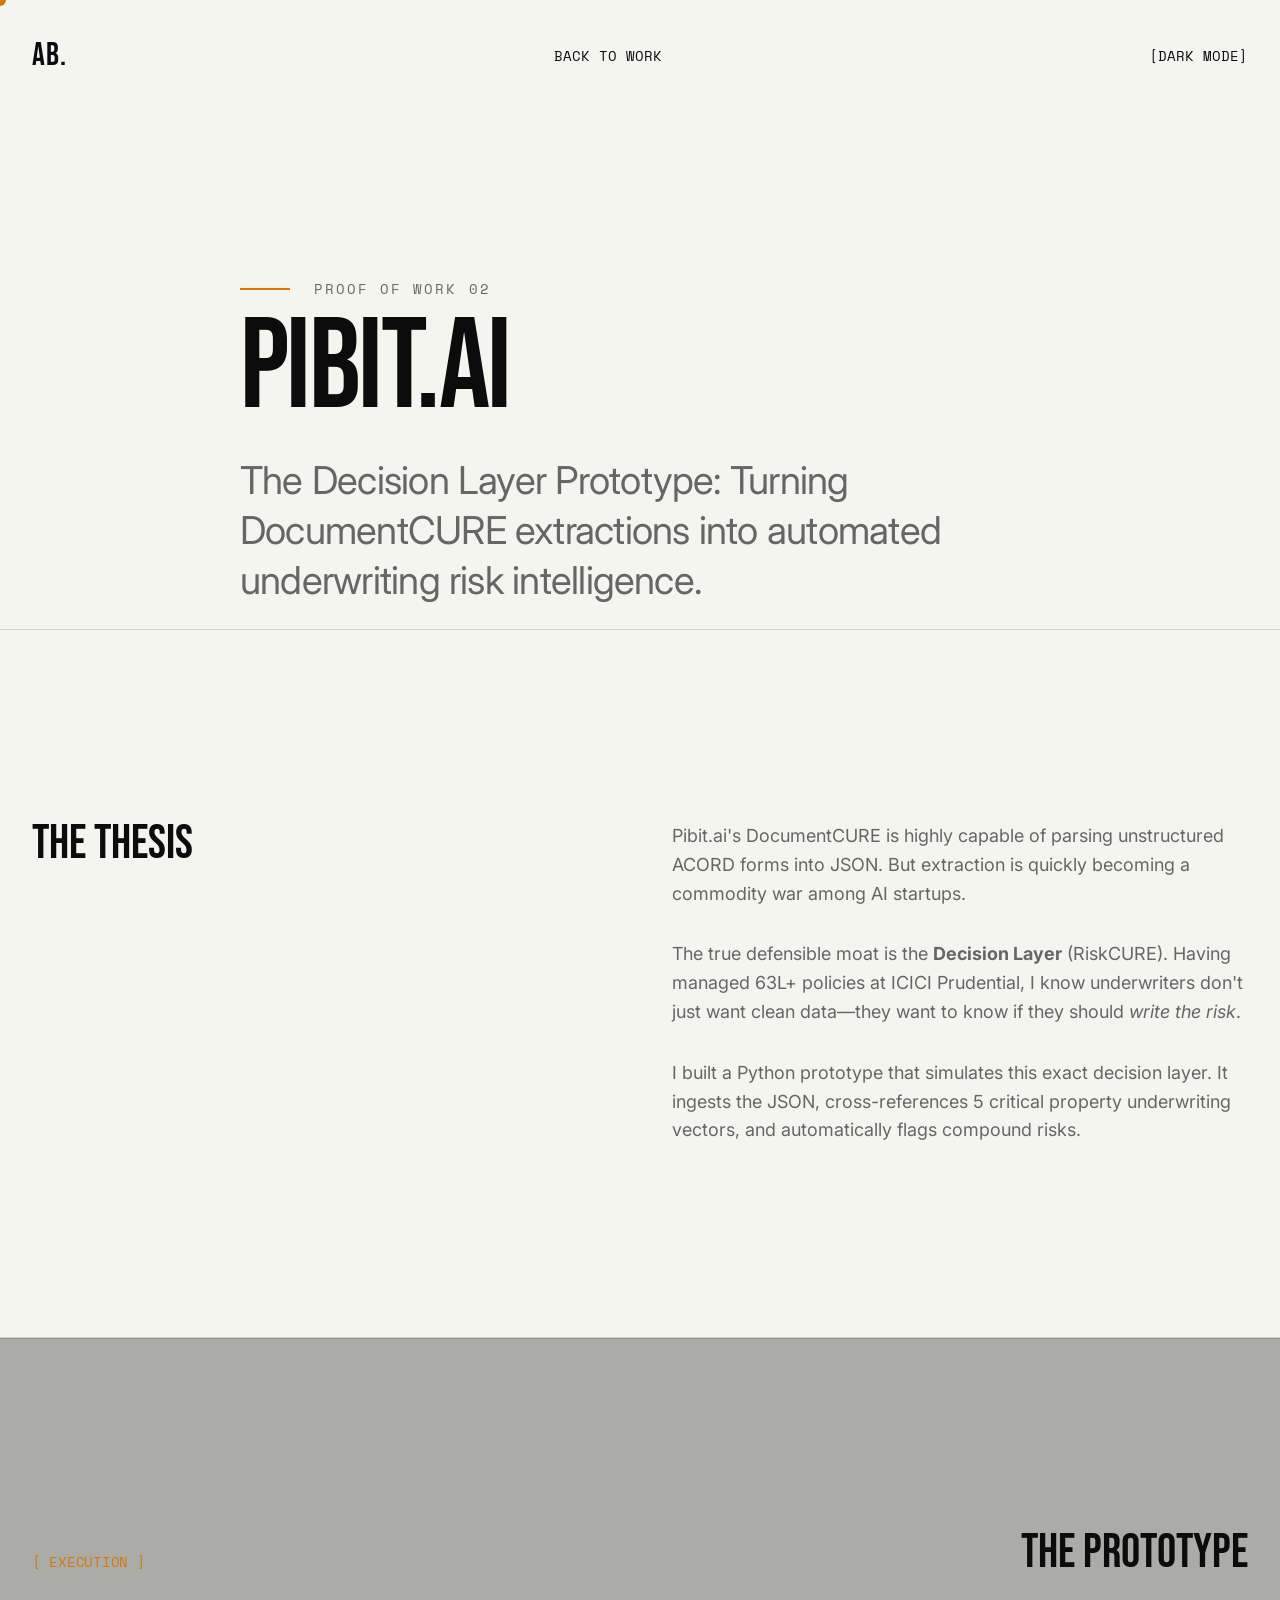
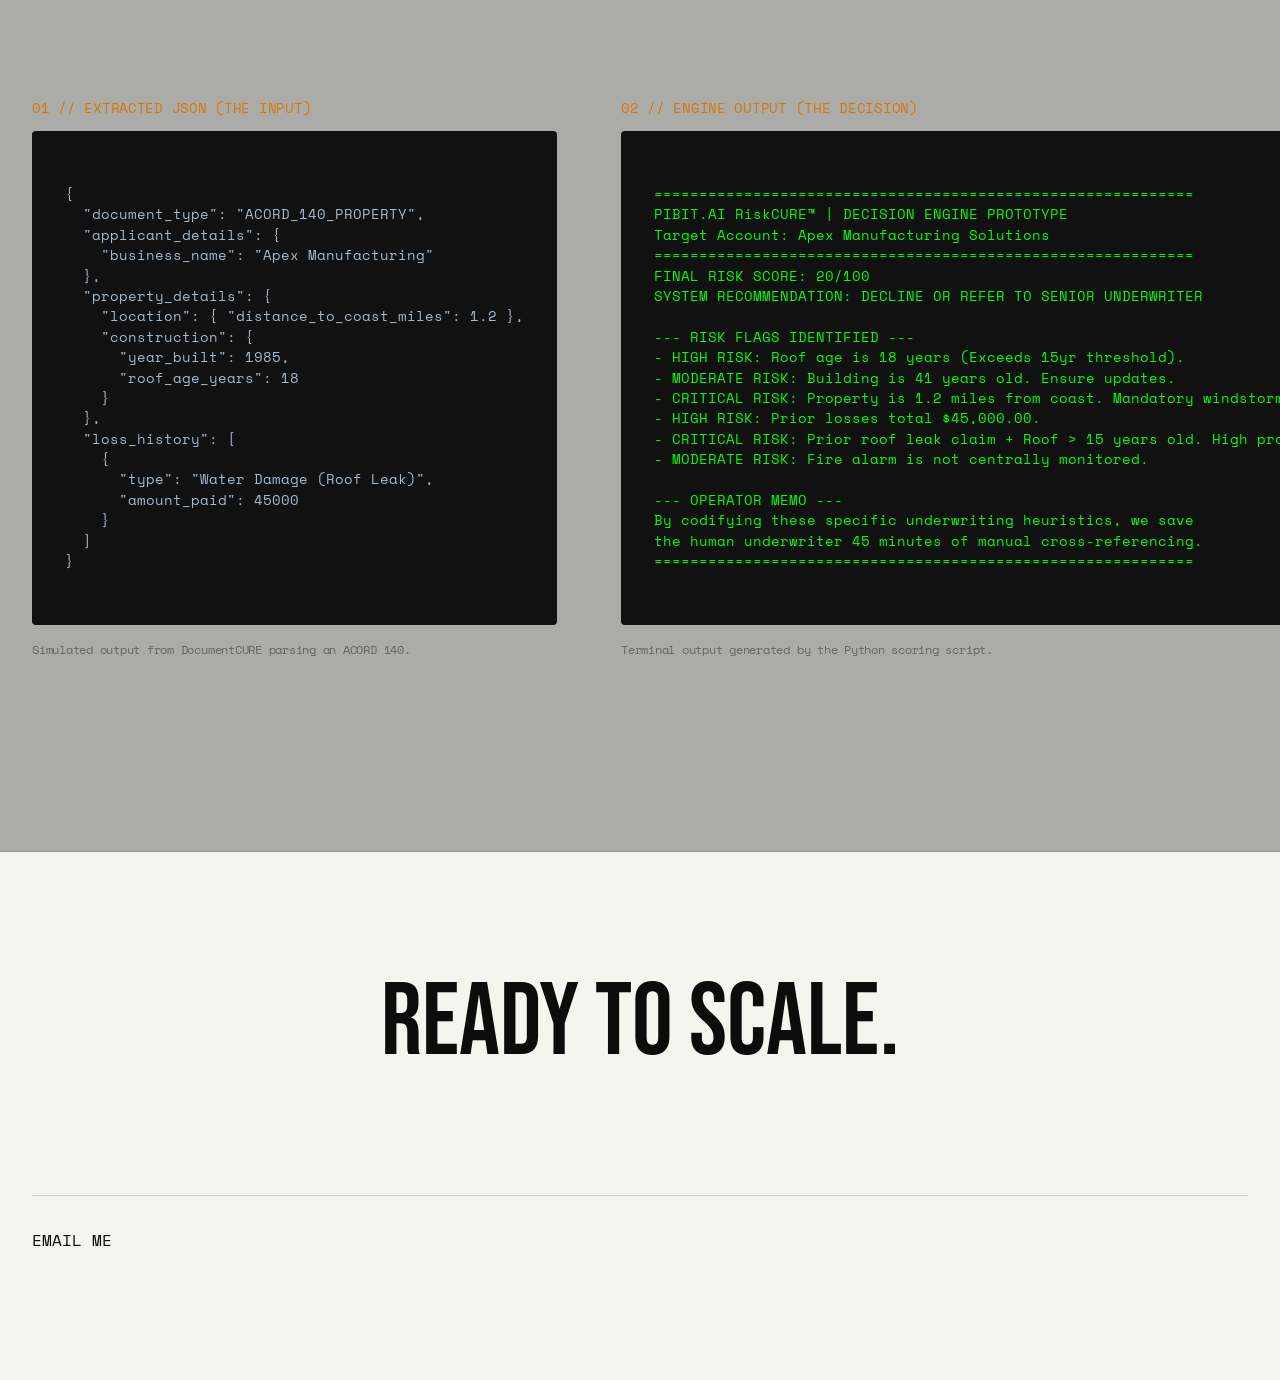
==== pibit.html @ 3053c2a2 "Add Pibit Decision Engine Prototype" ====
<!DOCTYPE html>
<html lang="en" data-theme="dark">
<head>
  <meta charset="UTF-8">
  <meta name="viewport" content="width=device-width, initial-scale=1.0">
  <title>Pibit.ai | Decision Layer Prototype</title>
  <meta name="description" content="Strategic teardown and Python prototype for Pibit.ai RiskCURE.">
  <link rel="stylesheet" href="style.css">
  <style>
    .code-block {
      background-color: #111;
      padding: var(--space-md);
      border-radius: 4px;
      border: 1px solid var(--border-color);
      overflow-x: auto;
      font-family: var(--font-mono);
      font-size: 0.85rem;
      color: #00ff00; /* Terminal green for terminal output */
      white-space: pre;
    }
    .json-block {
      color: #a3b8cc; /* Soft blue for JSON */
    }
  </style>
</head>
<body>
  <!-- Custom Cursor -->
  <div class="cursor"></div>

  <!-- Navigation -->
  <nav class="nav">
    <div class="container nav__inner">
      <a href="index.html" class="nav__brand magnetic">AB.</a>
      <div class="nav__links hide-mobile">
        <a href="index.html#work" class="nav__link magnetic">Back to Work</a>
      </div>
      <button id="theme-toggle" class="theme-toggle magnetic">[LIGHT MODE]</button>
    </div>
  </nav>

  <!-- Hero Section -->
  <header class="hero" style="min-height: 70vh; padding-bottom: 0;">
    <div class="container" style="display: flex; flex-direction: column; justify-content: center; padding-top: var(--space-xl);">
      <div class="reveal" style="display: flex; align-items: center; gap: 1.5rem; margin-bottom: 1rem;">
        <div style="width: 50px; height: 2px; background-color: var(--accent);"></div>
        <p class="mono" style="text-transform: uppercase; letter-spacing: 0.15em; color: var(--text-secondary); font-size: 0.85rem;">Proof of Work 02</p>
      </div>
      <h1 class="hero__title reveal delay-1 parallax" data-speed="0.1" style="font-size: clamp(3rem, 10vw, 10rem); line-height: 0.85; margin-bottom: var(--space-md);">PIBIT.AI</h1>
      <p class="body-large reveal delay-2 parallax" data-speed="0.05" style="max-width: 800px; color: var(--text-secondary);">The Decision Layer Prototype: Turning DocumentCURE extractions into automated underwriting risk intelligence.</p>
    </div>
  </header>

  <!-- Strategy Section -->
  <section class="section">
    <div class="container">
      <div class="grid-2">
        <div class="reveal">
          <h2 class="section-title" style="font-size: 3rem;">THE THESIS</h2>
        </div>
        <div class="reveal delay-1">
          <p class="body-normal" style="margin-bottom: var(--space-md);">Pibit.ai's DocumentCURE is highly capable of parsing unstructured ACORD forms into JSON. But extraction is quickly becoming a commodity war among AI startups.</p>
          <p class="body-normal" style="margin-bottom: var(--space-md);">The true defensible moat is the <strong>Decision Layer</strong> (RiskCURE). Having managed 63L+ policies at ICICI Prudential, I know underwriters don't just want clean data—they want to know if they should <em>write the risk</em>.</p>
          <p class="body-normal">I built a Python prototype that simulates this exact decision layer. It ingests the JSON, cross-references 5 critical property underwriting vectors, and automatically flags compound risks.</p>
        </div>
      </div>
    </div>
  </section>

  <!-- Code Section -->
  <section class="section" style="background-color: rgba(0,0,0,0.3); border-top: 1px solid var(--border-color);">
    <div class="container">
      <div class="section-header reveal">
        <span class="mono section-number">[ EXECUTION ]</span>
        <h2 class="section-title" style="font-size: 3rem;">THE PROTOTYPE</h2>
      </div>
      
      <div class="grid-2">
        <!-- Input JSON -->
        <div class="reveal">
          <h4 class="mono" style="margin-bottom: 1rem; color: var(--accent);">01 // Extracted JSON (The Input)</h4>
          <div class="code-block json-block">
{
  "document_type": "ACORD_140_PROPERTY",
  "applicant_details": {
    "business_name": "Apex Manufacturing"
  },
  "property_details": {
    "location": { "distance_to_coast_miles": 1.2 },
    "construction": {
      "year_built": 1985,
      "roof_age_years": 18
    }
  },
  "loss_history": [
    {
      "type": "Water Damage (Roof Leak)",
      "amount_paid": 45000
    }
  ]
}
          </div>
          <p class="mono" style="margin-top: 1rem; color: var(--text-secondary); font-size: 0.75rem;">Simulated output from DocumentCURE parsing an ACORD 140.</p>
        </div>

        <!-- Output Terminal -->
        <div class="reveal delay-1">
          <h4 class="mono" style="margin-bottom: 1rem; color: var(--accent);">02 // Engine Output (The Decision)</h4>
          <div class="code-block">
============================================================
PIBIT.AI RiskCURE™ | DECISION ENGINE PROTOTYPE
Target Account: Apex Manufacturing Solutions
============================================================
FINAL RISK SCORE: 20/100
SYSTEM RECOMMENDATION: DECLINE OR REFER TO SENIOR UNDERWRITER

--- RISK FLAGS IDENTIFIED ---
- HIGH RISK: Roof age is 18 years (Exceeds 15yr threshold).
- MODERATE RISK: Building is 41 years old. Ensure updates.
- CRITICAL RISK: Property is 1.2 miles from coast. Mandatory windstorm exclusion required.
- HIGH RISK: Prior losses total $45,000.00.
- CRITICAL RISK: Prior roof leak claim + Roof > 15 years old. High probability of recurring loss.
- MODERATE RISK: Fire alarm is not centrally monitored.

--- OPERATOR MEMO ---
By codifying these specific underwriting heuristics, we save 
the human underwriter 45 minutes of manual cross-referencing.
============================================================
          </div>
          <p class="mono" style="margin-top: 1rem; color: var(--text-secondary); font-size: 0.75rem;">Terminal output generated by the Python scoring script.</p>
        </div>
      </div>
    </div>
  </section>

  <!-- Footer -->
  <footer class="footer">
    <div class="container">
      <div class="reveal">
        <h2 class="footer-huge" style="font-size: clamp(3rem, 8vw, 8rem);">READY TO SCALE.</h2>
      </div>
      <div class="footer-links reveal delay-1">
        <div>
          <a href="mailto:ashutosh.bhandekar.pro@gmail.com" class="footer-link magnetic">Email Me</a>
        </div>
      </div>
    </div>
  </footer>

  <script src="script.js"></script>
</body>
</html>
---- style.css ----
@import url('https://fonts.googleapis.com/css2?family=Bebas+Neue&family=Inter:wght@400;500;600&family=Space+Mono:ital,wght@0,400;0,700;1,400&display=swap');

:root {
  /* Colors */
  --bg-color: #0c0c0c;
  --text-primary: #f5f5f0;
  --text-secondary: #888888;
  --accent: #f59e0b; /* Amber gold */
  --border-color: rgba(245, 245, 240, 0.15);
  
  /* Typography */
  --font-display: 'Bebas Neue', sans-serif;
  --font-body: 'Inter', -apple-system, sans-serif;
  --font-mono: 'Space Mono', monospace;
  
  /* Spacing */
  --space-sm: 1rem;
  --space-md: 2rem;
  --space-lg: 4rem;
  --space-xl: 8rem;
  --space-xxl: 12rem;
  
  /* Transitions */
  --ease-out: cubic-bezier(0.16, 1, 0.3, 1);
  --duration-normal: 0.6s;
  --duration-slow: 1.2s;
}

/* Light mode overrides - toggled via JS */
[data-theme="light"] {
  --bg-color: #f5f5f0;
  --text-primary: #0c0c0c;
  --text-secondary: #666666;
  --border-color: rgba(12, 12, 12, 0.15);
  --accent: #d97706;
}

* {
  margin: 0;
  padding: 0;
  box-sizing: border-box;
}

html {
  font-size: 16px;
  scroll-behavior: smooth;
}

body {
  background-color: var(--bg-color);
  color: var(--text-primary);
  font-family: var(--font-body);
  line-height: 1.5;
  -webkit-font-smoothing: antialiased;
  transition: background-color 0.4s ease, color 0.4s ease;
  overflow-x: hidden;
}

a {
  color: inherit;
  text-decoration: none;
}

/* --- Typography --- */
h1, h2, h3, h4 {
  font-family: var(--font-display);
  font-weight: 400;
  line-height: 0.9;
  text-transform: uppercase;
}

.mono {
  font-family: var(--font-mono);
  font-size: 0.85rem;
  letter-spacing: -0.02em;
}

/* --- Layout --- */
.container {
  max-width: 1400px;
  margin: 0 auto;
  padding: 0 var(--space-md);
}

.section {
  padding: var(--space-xxl) 0;
  border-bottom: 1px solid var(--border-color);
}

/* --- Navigation --- */
.nav {
  position: fixed;
  top: 0;
  left: 0;
  width: 100%;
  padding: var(--space-md) 0;
  z-index: 100;
  mix-blend-mode: difference;
  color: #fff; /* Always white for difference mode */
}

.nav__inner {
  display: flex;
  justify-content: space-between;
  align-items: center;
}

.nav__brand {
  font-family: var(--font-display);
  font-size: 2rem;
  letter-spacing: 1px;
}

.nav__links {
  display: flex;
  gap: var(--space-lg);
}

.nav__link {
  font-family: var(--font-mono);
  font-size: 0.85rem;
  text-transform: uppercase;
  transition: opacity 0.3s ease;
}

.nav__link:hover {
  opacity: 0.5;
}

.theme-toggle {
  background: none;
  border: none;
  color: inherit;
  cursor: pointer;
  font-family: var(--font-mono);
  font-size: 0.85rem;
  text-transform: uppercase;
}

/* --- Hero --- */
.hero {
  min-height: 100vh;
  display: flex;
  flex-direction: column;
  justify-content: center;
  padding-top: var(--space-xl);
  border-bottom: 1px solid var(--border-color);
}

.hero__title {
  font-size: clamp(4rem, 15vw, 16rem);
  letter-spacing: -0.02em;
  margin-bottom: var(--space-md);
  white-space: nowrap;
}

.hero__subtitle {
  font-family: var(--font-mono);
  font-size: clamp(1rem, 2vw, 1.5rem);
  text-transform: uppercase;
  color: var(--accent);
  max-width: 600px;
  margin-bottom: var(--space-lg);
  line-height: 1.4;
}

.hero__meta {
  display: flex;
  justify-content: space-between;
  margin-top: auto;
  padding-bottom: var(--space-md);
  color: var(--text-secondary);
}

/* --- Section Headers --- */
.section-header {
  display: flex;
  justify-content: space-between;
  align-items: baseline;
  margin-bottom: var(--space-xl);
}

.section-title {
  font-size: clamp(3rem, 8vw, 8rem);
}

.section-number {
  color: var(--accent);
}

/* --- Grid Layouts --- */
.grid-2 {
  display: grid;
  grid-template-columns: 1fr 1fr;
  gap: var(--space-lg);
}

@media (max-width: 900px) {
  .grid-2 {
    grid-template-columns: 1fr;
  }
}

/* --- Typography for Body --- */
.body-large {
  font-size: clamp(1.5rem, 3vw, 2.5rem);
  line-height: 1.3;
  letter-spacing: -0.02em;
}

.body-normal {
  font-size: 1.125rem;
  line-height: 1.6;
  color: var(--text-secondary);
}

/* --- Stats --- */
.stats-grid {
  display: grid;
  grid-template-columns: repeat(auto-fit, minmax(250px, 1fr));
  gap: var(--space-lg);
  border-top: 1px solid var(--border-color);
  padding-top: var(--space-lg);
}

.stat-item {
  display: flex;
  flex-direction: column;
}

.stat-number {
  font-family: var(--font-display);
  font-size: 5rem;
  color: var(--text-primary);
  line-height: 1;
  margin-bottom: 0.5rem;
}

.stat-label {
  font-family: var(--font-mono);
  font-size: 0.85rem;
  color: var(--text-secondary);
  text-transform: uppercase;
}

/* --- Proof of Work Cards (New) --- */
.work-grid {
  display: grid;
  grid-template-columns: repeat(auto-fill, minmax(400px, 1fr));
  gap: var(--space-md);
}

.work-card {
  display: flex;
  flex-direction: column;
  border: 1px solid var(--border-color);
  padding: var(--space-lg);
  transition: all 0.4s ease;
  cursor: pointer;
  position: relative;
  overflow: hidden;
}

.work-card::after {
  content: '↗';
  position: absolute;
  top: var(--space-md);
  right: var(--space-md);
  font-family: var(--font-mono);
  font-size: 1.5rem;
  color: var(--accent);
  opacity: 0;
  transform: translate(-10px, 10px);
  transition: all 0.4s ease;
}

.work-card:hover {
  border-color: var(--accent);
  background-color: rgba(245, 158, 11, 0.03);
  transform: translateY(-5px);
}

.work-card:hover::after {
  opacity: 1;
  transform: translate(0, 0);
}

.work-company {
  font-family: var(--font-mono);
  font-size: 0.85rem;
  color: var(--accent);
  text-transform: uppercase;
  margin-bottom: var(--space-sm);
}

.work-title {
  font-family: var(--font-display);
  font-size: 3rem;
  margin-bottom: var(--space-sm);
  line-height: 1;
}

.work-desc {
  font-size: 1.125rem;
  color: var(--text-secondary);
  margin-bottom: var(--space-lg);
  flex-grow: 1;
}

.work-meta {
  display: flex;
  gap: var(--space-sm);
  flex-wrap: wrap;
}

.work-tag {
  font-family: var(--font-mono);
  font-size: 0.75rem;
  padding: 0.25rem 0.75rem;
  border: 1px solid var(--border-color);
  border-radius: 100px;
  text-transform: uppercase;
}

@media (max-width: 600px) {
  .work-grid {
    grid-template-columns: 1fr;
  }
}

/* --- Memo --- */
.memo-box {
  border: 1px solid var(--border-color);
  padding: var(--space-lg);
  position: relative;
}

.memo-box::before {
  content: '';
  position: absolute;
  top: 0;
  left: 0;
  width: 4px;
  height: 100%;
  background-color: var(--accent);
}

.memo-header {
  border-bottom: 1px solid var(--border-color);
  padding-bottom: var(--space-md);
  margin-bottom: var(--space-md);
}

.memo-move {
  margin-bottom: var(--space-md);
}

.memo-title {
  font-family: var(--font-display);
  font-size: 2rem;
  margin-bottom: 0.5rem;
}

/* --- Footer --- */
.footer {
  padding: var(--space-xl) 0;
}

.footer-huge {
  font-family: var(--font-display);
  font-size: clamp(4rem, 12vw, 14rem);
  text-align: center;
  margin-bottom: var(--space-xl);
  line-height: 0.85;
}

.footer-links {
  display: flex;
  justify-content: space-between;
  border-top: 1px solid var(--border-color);
  padding-top: var(--space-md);
}

.footer-link {
  font-family: var(--font-mono);
  font-size: 1rem;
  text-transform: uppercase;
}

.footer-link:hover {
  color: var(--accent);
}

/* --- Reveal Animations --- */
.reveal {
  opacity: 0;
  transform: translateY(40px);
  transition: opacity var(--duration-normal) var(--ease-out), transform var(--duration-normal) var(--ease-out);
}

.reveal.is-visible {
  opacity: 1;
  transform: translateY(0);
}

.delay-1 { transition-delay: 0.1s; }
.delay-2 { transition-delay: 0.2s; }
.delay-3 { transition-delay: 0.3s; }

/* --- Awwwards Polish: Custom Cursor --- */
.cursor {
  position: fixed;
  top: 0;
  left: 0;
  width: 12px;
  height: 12px;
  background-color: var(--accent);
  border-radius: 50%;
  pointer-events: none;
  z-index: 9999;
  transform: translate3d(-50%, -50%, 0);
  transition: width 0.3s ease, height 0.3s ease, background-color 0.3s ease, mix-blend-mode 0.3s ease;
  will-change: transform;
}

.cursor-hover {
  width: 60px;
  height: 60px;
  background-color: var(--text-primary);
  mix-blend-mode: difference;
}

/* Hide cursor on touch devices */
@media (pointer: coarse) {
  .cursor {
    display: none;
  }
  body, a, button, .work-card, .magnetic {
    cursor: auto !important;
  }
}

/* --- Awwwards Polish: Magnetic Elements --- */
.magnetic {
  display: inline-block;
  transition: transform 0.3s cubic-bezier(0.175, 0.885, 0.32, 1.275);
}

.magnetic:hover {
  /* Let JS handle the exact translate, just kill the transition so it tracks instantly */
  transition: transform 0.1s linear;
}

/* --- Awwwards Polish: Parallax Elements --- */
.parallax {
  will-change: transform;
}

/* --- Awwwards Polish: Infinite Marquee --- */
.marquee-wrapper {
  overflow: hidden;
  padding: var(--space-md) 0;
  border-top: 1px solid var(--border-color);
  border-bottom: 1px solid var(--border-color);
  white-space: nowrap;
  display: flex;
  background-color: var(--accent);
  color: var(--bg-color);
}

.marquee {
  display: flex;
  animation: marquee 30s linear infinite;
}

.marquee span {
  font-family: var(--font-display);
  font-size: clamp(3rem, 6vw, 6rem);
  padding: 0 var(--space-md);
  text-transform: uppercase;
}

@keyframes marquee {
  0% {
    transform: translateX(0);
  }
  100% {
    transform: translateX(-50%);
  }
}
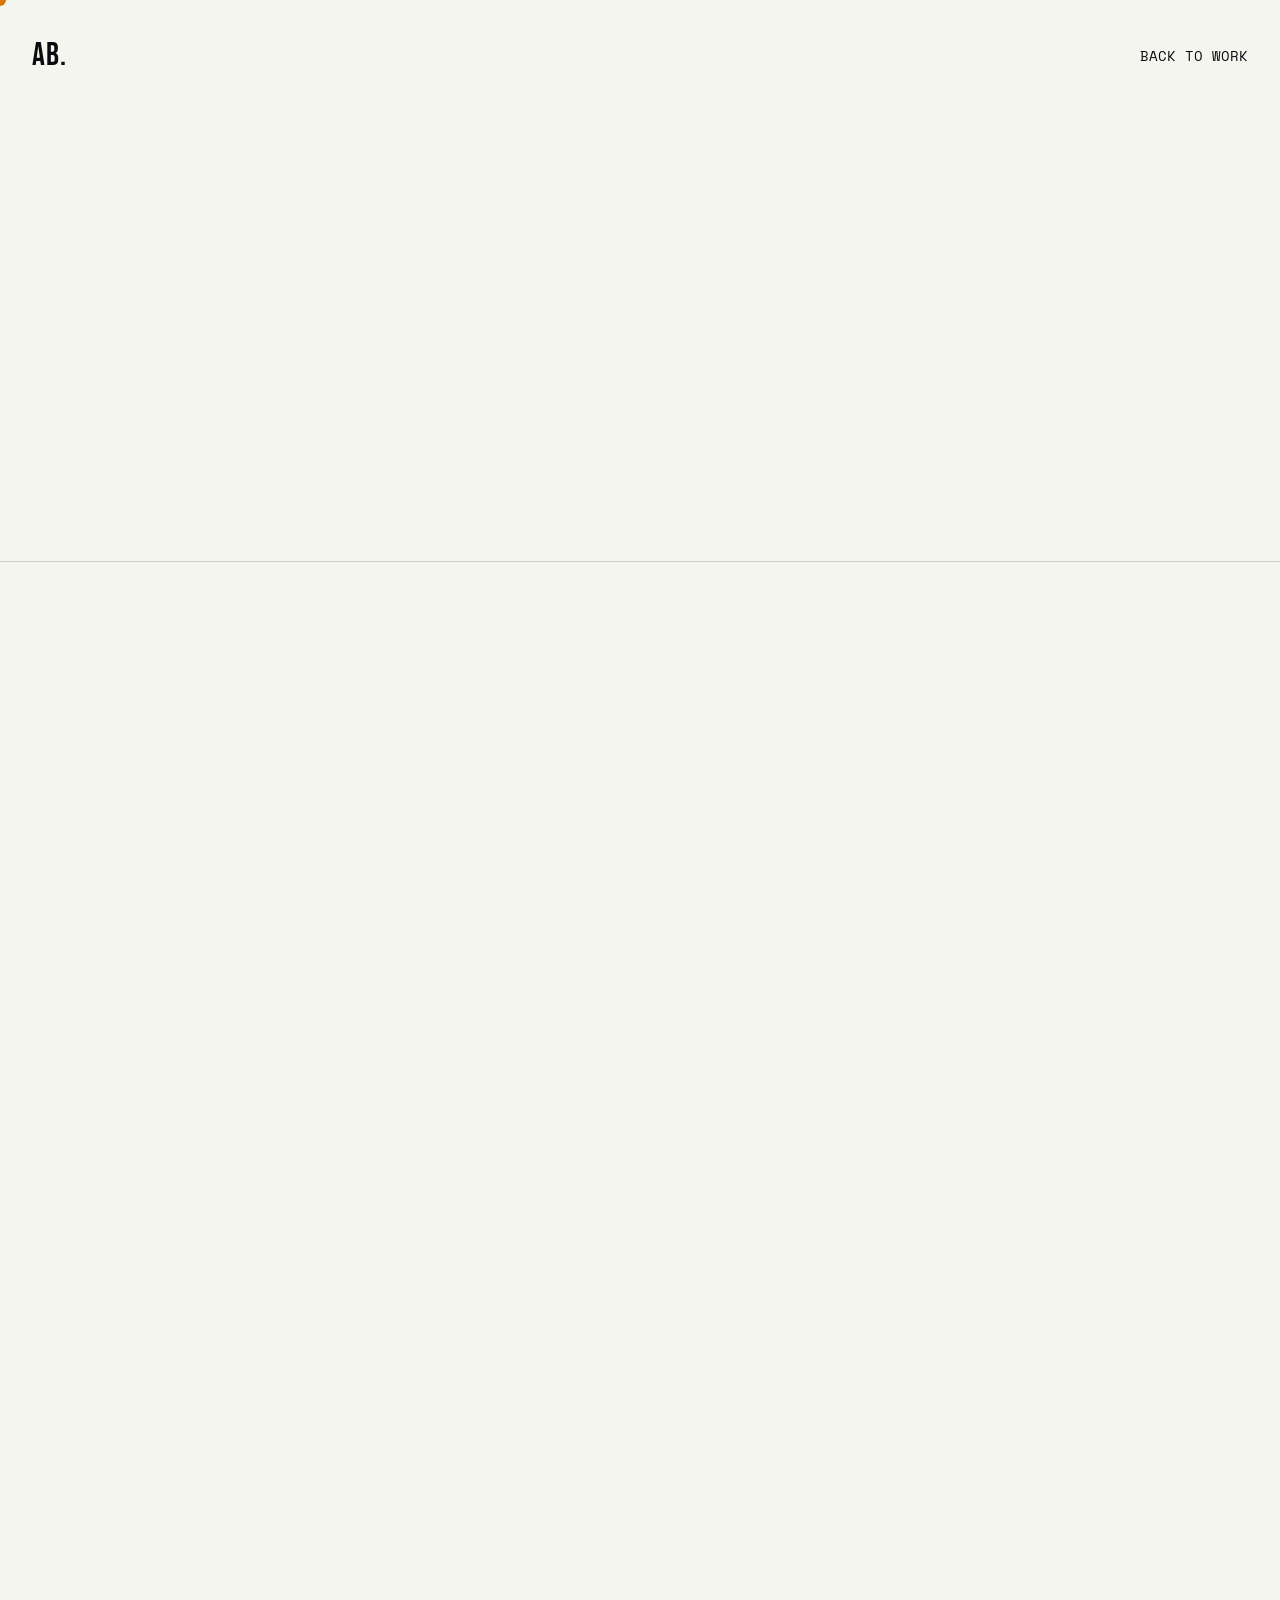
==== commit c6a40196: "Pivot to Enterprise GTM Expansion Deck for Pibit" ====
--- a/pibit.html
+++ b/pibit.html
@@ -3,140 +3,166 @@
 <head>
   <meta charset="UTF-8">
   <meta name="viewport" content="width=device-width, initial-scale=1.0">
-  <title>Pibit.ai | Decision Layer Prototype</title>
-  <meta name="description" content="Strategic teardown and Python prototype for Pibit.ai RiskCURE.">
+  <title>Pibit.ai | GTM Expansion Deck</title>
+  <meta name="description" content="Strategic GTM Teardown for Pibit.ai: Bypassing the Enterprise InfoSec trap via the MGA Wedge.">
   <link rel="stylesheet" href="style.css">
   <style>
-    .code-block {
+    /* Deck-specific CSS */
+    .deck-container {
+      display: flex;
+      flex-direction: column;
+      gap: var(--space-xl);
+      padding: var(--space-xl) 0;
+    }
+    .slide {
       background-color: #111;
-      padding: var(--space-md);
-      border-radius: 4px;
       border: 1px solid var(--border-color);
-      overflow-x: auto;
+      border-radius: 8px;
+      padding: var(--space-lg);
+      position: relative;
+      overflow: hidden;
+    }
+    .slide::before {
+      content: '';
+      position: absolute;
+      top: 0; left: 0; width: 4px; height: 100%;
+      background-color: var(--accent);
+    }
+    .slide-number {
       font-family: var(--font-mono);
       font-size: 0.85rem;
-      color: #00ff00; /* Terminal green for terminal output */
-      white-space: pre;
+      color: var(--accent);
+      margin-bottom: 1rem;
+      display: block;
     }
-    .json-block {
-      color: #a3b8cc; /* Soft blue for JSON */
+    .slide-title {
+      font-size: 2.5rem;
+      margin-bottom: var(--space-sm);
+      line-height: 1.1;
+    }
+    .slide-content {
+      display: grid;
+      grid-template-columns: 1fr 1fr;
+      gap: var(--space-md);
+      margin-top: var(--space-md);
+    }
+    .slide-point {
+      background: rgba(255,255,255,0.03);
+      padding: 1.5rem;
+      border-radius: 4px;
+    }
+    .slide-point h4 {
+      font-family: var(--font-mono);
+      font-size: 0.9rem;
+      margin-bottom: 0.5rem;
+      color: #fff;
+    }
+    @media (max-width: 768px) {
+      .slide-content { grid-template-columns: 1fr; }
     }
   </style>
 </head>
 <body>
-  <!-- Custom Cursor -->
   <div class="cursor"></div>
 
-  <!-- Navigation -->
   <nav class="nav">
     <div class="container nav__inner">
       <a href="index.html" class="nav__brand magnetic">AB.</a>
       <div class="nav__links hide-mobile">
         <a href="index.html#work" class="nav__link magnetic">Back to Work</a>
       </div>
-      <button id="theme-toggle" class="theme-toggle magnetic">[LIGHT MODE]</button>
     </div>
   </nav>
 
-  <!-- Hero Section -->
-  <header class="hero" style="min-height: 70vh; padding-bottom: 0;">
+  <header class="hero" style="min-height: 60vh; padding-bottom: 0;">
     <div class="container" style="display: flex; flex-direction: column; justify-content: center; padding-top: var(--space-xl);">
       <div class="reveal" style="display: flex; align-items: center; gap: 1.5rem; margin-bottom: 1rem;">
         <div style="width: 50px; height: 2px; background-color: var(--accent);"></div>
-        <p class="mono" style="text-transform: uppercase; letter-spacing: 0.15em; color: var(--text-secondary); font-size: 0.85rem;">Proof of Work 02</p>
+        <p class="mono" style="text-transform: uppercase; letter-spacing: 0.15em; color: var(--text-secondary); font-size: 0.85rem;">Confidential Teardown</p>
       </div>
-      <h1 class="hero__title reveal delay-1 parallax" data-speed="0.1" style="font-size: clamp(3rem, 10vw, 10rem); line-height: 0.85; margin-bottom: var(--space-md);">PIBIT.AI</h1>
-      <p class="body-large reveal delay-2 parallax" data-speed="0.05" style="max-width: 800px; color: var(--text-secondary);">The Decision Layer Prototype: Turning DocumentCURE extractions into automated underwriting risk intelligence.</p>
+      <h1 class="hero__title reveal delay-1 parallax" data-speed="0.1" style="font-size: clamp(3rem, 8vw, 8rem); line-height: 0.85; margin-bottom: var(--space-md);">PIBIT.AI</h1>
+      <p class="body-large reveal delay-2 parallax" data-speed="0.05" style="max-width: 800px; color: var(--text-secondary);">GTM Expansion Deck: Bypassing the 18-month enterprise procurement death cycle via the MGA Wedge.</p>
     </div>
   </header>
 
-  <!-- Strategy Section -->
   <section class="section">
-    <div class="container">
-      <div class="grid-2">
-        <div class="reveal">
-          <h2 class="section-title" style="font-size: 3rem;">THE THESIS</h2>
-        </div>
-        <div class="reveal delay-1">
-          <p class="body-normal" style="margin-bottom: var(--space-md);">Pibit.ai's DocumentCURE is highly capable of parsing unstructured ACORD forms into JSON. But extraction is quickly becoming a commodity war among AI startups.</p>
-          <p class="body-normal" style="margin-bottom: var(--space-md);">The true defensible moat is the <strong>Decision Layer</strong> (RiskCURE). Having managed 63L+ policies at ICICI Prudential, I know underwriters don't just want clean data—they want to know if they should <em>write the risk</em>.</p>
-          <p class="body-normal">I built a Python prototype that simulates this exact decision layer. It ingests the JSON, cross-references 5 critical property underwriting vectors, and automatically flags compound risks.</p>
+    <div class="container deck-container">
+      
+      <!-- Slide 1 -->
+      <div class="slide reveal">
+        <span class="slide-number">01 // THE BOTTLENECK</span>
+        <h2 class="slide-title">The Enterprise Gauntlet</h2>
+        <p class="body-normal" style="color: var(--text-secondary);">Direct sales to Tier-1 carriers (like ICICI Prudential) face a massive operational mismatch. You are selling agentic AI velocity into a 30-year-old mainframe architecture.</p>
+        <div class="slide-content">
+          <div class="slide-point">
+            <h4>The 18-Month Cycle</h4>
+            <p class="body-small">Procurement must pass Head of UW, Chief Risk Officer, InfoSec, and IT Infra. A single "data exfiltration" red flag in InfoSec pauses the deal for 6 months.</p>
+          </div>
+          <div class="slide-point">
+            <h4>The Legacy Trap</h4>
+            <p class="body-small">Underwriters live in AS400 or heavily customized Guidewire instances. They will reject any tool that introduces "dashboard fatigue" outside their core system.</p>
+          </div>
         </div>
       </div>
+
+      <!-- Slide 2 -->
+      <div class="slide reveal delay-1">
+        <span class="slide-number">02 // THE THESIS</span>
+        <h2 class="slide-title">Why AI Pilots Die</h2>
+        <p class="body-normal" style="color: var(--text-secondary);">Founders sell "99% extraction accuracy." Enterprise buyers don't care about accuracy; they care about Time-to-Quote (TTQ) and Implementation Friction.</p>
+        <div class="slide-content">
+          <div class="slide-point">
+            <h4>The Accuracy Illusion</h4>
+            <p class="body-small">Even at 99% accuracy, enterprise compliance mandates a human-in-the-loop review. The cost savings on extraction alone do not justify the integration nightmare.</p>
+          </div>
+          <div class="slide-point">
+            <h4>The Real Moat</h4>
+            <p class="body-small">The value isn't DocumentCURE (extraction); it's RiskCURE (decisioning). Shifting the pitch from "data entry replacement" to "loss ratio reduction" changes the buyer from IT to the CRO.</p>
+          </div>
+        </div>
+      </div>
+
+      <!-- Slide 3 -->
+      <div class="slide reveal delay-1">
+        <span class="slide-number">03 // THE STRATEGY</span>
+        <h2 class="slide-title">The MGA Wedge</h2>
+        <p class="body-normal" style="color: var(--text-secondary);">Stop doing direct enterprise carrier sales. Pivot GTM to target Managing General Agents (MGAs) and Aggregators to accelerate Gross Written Premium (GWP) processing.</p>
+        <div class="slide-content">
+          <div class="slide-point">
+            <h4>Speed to Market</h4>
+            <p class="body-small">MGAs lack Tier-1 InfoSec blockers. Sales cycles drop from 18 months to 3 months. MGAs operate on volume and margins, making TTQ a C-level priority.</p>
+          </div>
+          <div class="slide-point">
+            <h4>The Trojan Horse</h4>
+            <p class="body-small">Once Pibit.ai owns the MGA layer, carriers (who rely on MGAs for distribution) are forced to ingest RiskCURE data natively, bypassing carrier procurement entirely.</p>
+          </div>
+        </div>
+      </div>
+
+      <!-- Slide 4 -->
+      <div class="slide reveal delay-1">
+        <span class="slide-number">04 // EXECUTION</span>
+        <h2 class="slide-title">Implementation Playbook</h2>
+        <p class="body-normal" style="color: var(--text-secondary);">How to deploy RiskCURE without triggering a core system replacement.</p>
+        <div class="slide-content">
+          <div class="slide-point">
+            <h4>Pre-Quote Triage API</h4>
+            <p class="body-small">Do not attempt deep Guidewire integration on day 1. Deploy via a lightweight API that scores submissions *before* they enter the core system, routing only clean risks to the human underwriter.</p>
+          </div>
+          <div class="slide-point">
+            <h4>On-Premise Guarantees</h4>
+            <p class="body-small">Package the LLM architecture in a SOC2 Type II compliant VPC that guarantees zero training on carrier data. This kills the InfoSec objection on call #1.</p>
+          </div>
+        </div>
+      </div>
+
     </div>
   </section>
 
-  <!-- Code Section -->
-  <section class="section" style="background-color: rgba(0,0,0,0.3); border-top: 1px solid var(--border-color);">
-    <div class="container">
-      <div class="section-header reveal">
-        <span class="mono section-number">[ EXECUTION ]</span>
-        <h2 class="section-title" style="font-size: 3rem;">THE PROTOTYPE</h2>
-      </div>
-      
-      <div class="grid-2">
-        <!-- Input JSON -->
-        <div class="reveal">
-          <h4 class="mono" style="margin-bottom: 1rem; color: var(--accent);">01 // Extracted JSON (The Input)</h4>
-          <div class="code-block json-block">
-{
-  "document_type": "ACORD_140_PROPERTY",
-  "applicant_details": {
-    "business_name": "Apex Manufacturing"
-  },
-  "property_details": {
-    "location": { "distance_to_coast_miles": 1.2 },
-    "construction": {
-      "year_built": 1985,
-      "roof_age_years": 18
-    }
-  },
-  "loss_history": [
-    {
-      "type": "Water Damage (Roof Leak)",
-      "amount_paid": 45000
-    }
-  ]
-}
-          </div>
-          <p class="mono" style="margin-top: 1rem; color: var(--text-secondary); font-size: 0.75rem;">Simulated output from DocumentCURE parsing an ACORD 140.</p>
-        </div>
-
-        <!-- Output Terminal -->
-        <div class="reveal delay-1">
-          <h4 class="mono" style="margin-bottom: 1rem; color: var(--accent);">02 // Engine Output (The Decision)</h4>
-          <div class="code-block">
-============================================================
-PIBIT.AI RiskCURE™ | DECISION ENGINE PROTOTYPE
-Target Account: Apex Manufacturing Solutions
-============================================================
-FINAL RISK SCORE: 20/100
-SYSTEM RECOMMENDATION: DECLINE OR REFER TO SENIOR UNDERWRITER
-
---- RISK FLAGS IDENTIFIED ---
-- HIGH RISK: Roof age is 18 years (Exceeds 15yr threshold).
-- MODERATE RISK: Building is 41 years old. Ensure updates.
-- CRITICAL RISK: Property is 1.2 miles from coast. Mandatory windstorm exclusion required.
-- HIGH RISK: Prior losses total $45,000.00.
-- CRITICAL RISK: Prior roof leak claim + Roof > 15 years old. High probability of recurring loss.
-- MODERATE RISK: Fire alarm is not centrally monitored.
-
---- OPERATOR MEMO ---
-By codifying these specific underwriting heuristics, we save 
-the human underwriter 45 minutes of manual cross-referencing.
-============================================================
-          </div>
-          <p class="mono" style="margin-top: 1rem; color: var(--text-secondary); font-size: 0.75rem;">Terminal output generated by the Python scoring script.</p>
-        </div>
-      </div>
-    </div>
-  </section>
-
-  <!-- Footer -->
   <footer class="footer">
     <div class="container">
       <div class="reveal">
-        <h2 class="footer-huge" style="font-size: clamp(3rem, 8vw, 8rem);">READY TO SCALE.</h2>
+        <h2 class="footer-huge" style="font-size: clamp(2rem, 6vw, 6rem);">OPERATIONAL RIGOR.</h2>
       </div>
       <div class="footer-links reveal delay-1">
         <div>
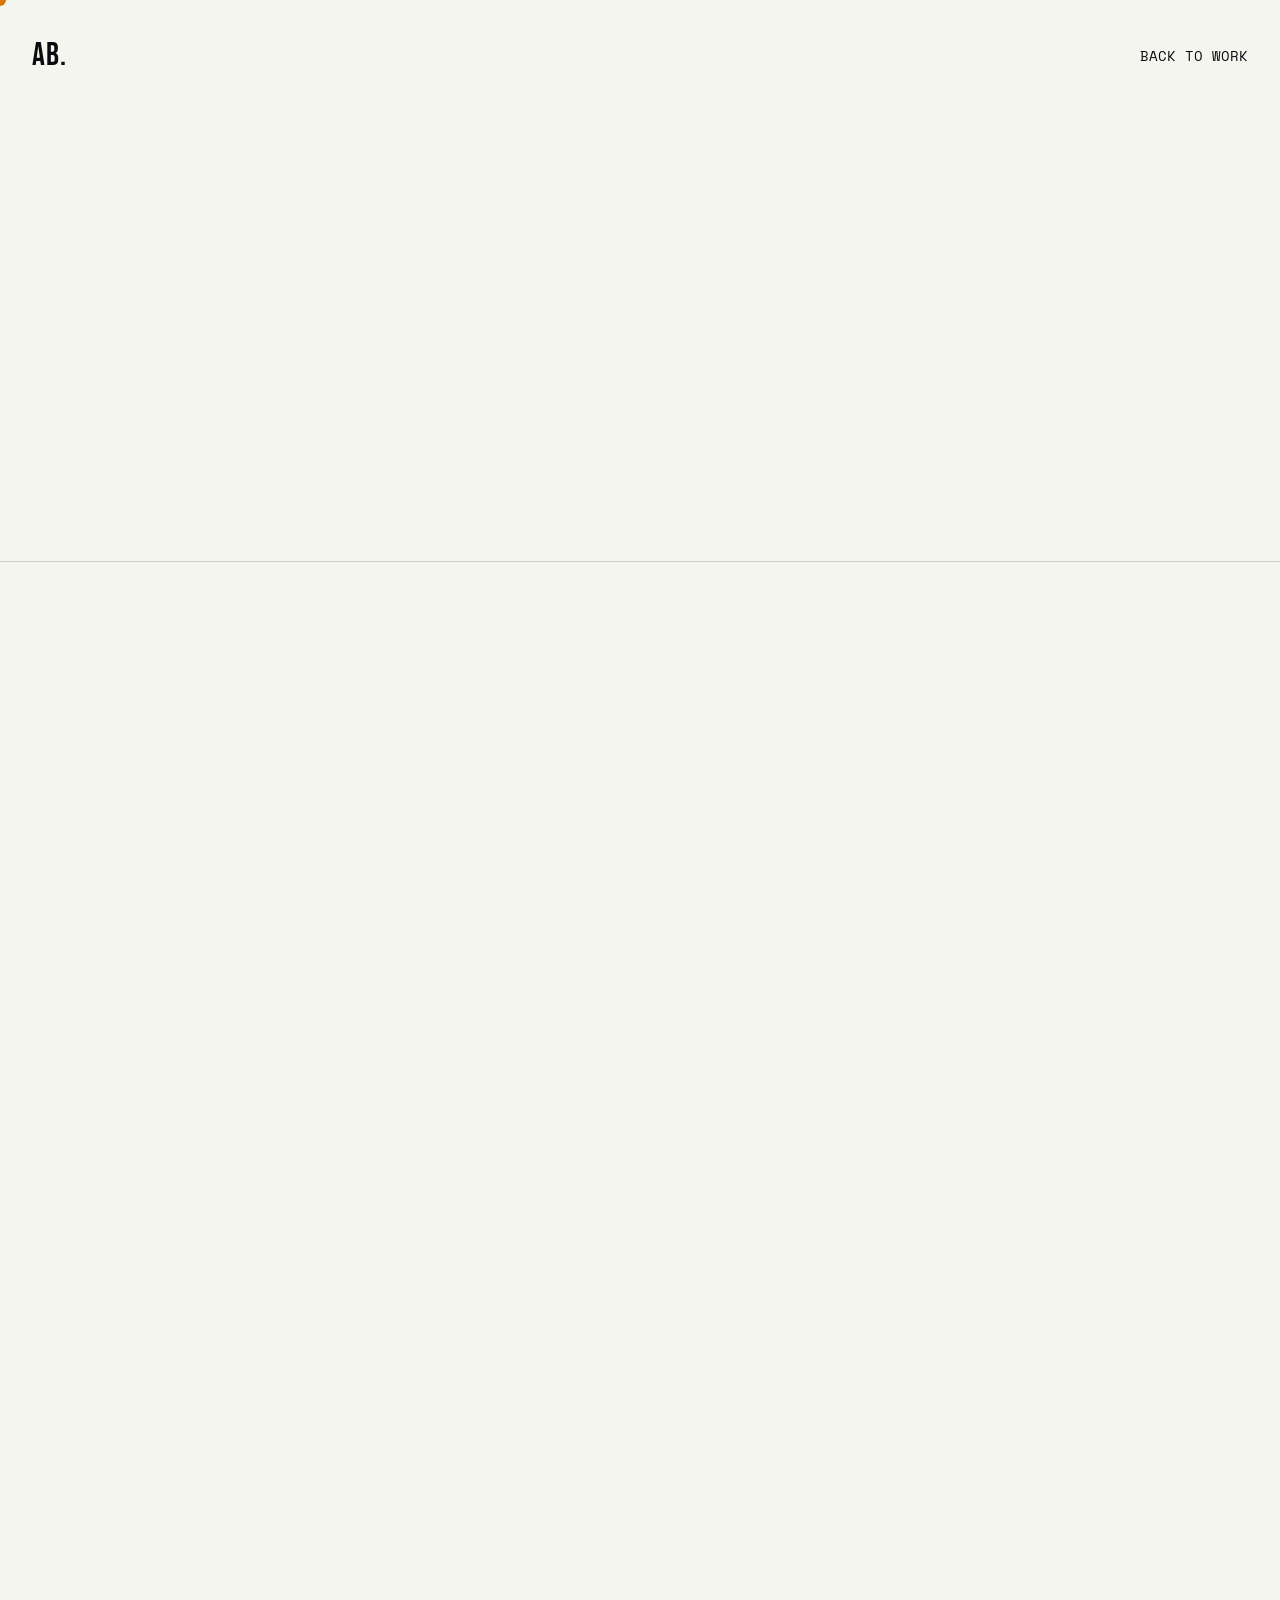
==== commit 25715a46: "Add dynamic ROI Calculator" ====
--- a/pibit.html
+++ b/pibit.html
@@ -159,6 +159,74 @@
     </div>
   </section>
 
+  <!-- ROI Calculator Section -->
+  <section class="section" style="background-color: rgba(0,0,0,0.5); border-top: 1px solid var(--border-color);">
+    <div class="container">
+      <div class="section-header reveal">
+        <span class="mono section-number">[ THE WEAPON ]</span>
+        <h2 class="section-title" style="font-size: 3rem;">ENTERPRISE ROI CALCULATOR</h2>
+        <p class="body-normal" style="color: var(--text-secondary); max-width: 600px; margin-top: 1rem;">A dynamic sales tool for Pibit.ai Account Executives to prove the P&L impact of RiskCURE to a CFO in real-time.</p>
+      </div>
+
+      <div class="grid-2" style="gap: var(--space-xl);">
+        
+        <!-- Calculator Inputs -->
+        <div class="reveal">
+          <div style="background: rgba(255,255,255,0.02); padding: 2rem; border: 1px solid var(--border-color); border-radius: 8px;">
+            <h4 class="mono" style="margin-bottom: 1.5rem; color: var(--accent);">01 // INPUT PARAMETERS</h4>
+            
+            <div style="margin-bottom: 1.5rem;">
+              <label for="submissions" style="display: block; font-family: var(--font-mono); font-size: 0.8rem; margin-bottom: 0.5rem;">Annual Submissions</label>
+              <input type="number" id="submissions" value="50000" style="width: 100%; background: transparent; border: 1px solid var(--border-color); color: #fff; padding: 0.75rem; font-family: var(--font-mono); font-size: 1rem;">
+            </div>
+
+            <div style="margin-bottom: 1.5rem;">
+              <label for="salary" style="display: block; font-family: var(--font-mono); font-size: 0.8rem; margin-bottom: 0.5rem;">Avg Underwriter Salary ($)</label>
+              <input type="number" id="salary" value="95000" style="width: 100%; background: transparent; border: 1px solid var(--border-color); color: #fff; padding: 0.75rem; font-family: var(--font-mono); font-size: 1rem;">
+            </div>
+
+            <div style="margin-bottom: 1.5rem;">
+              <label for="time" style="display: block; font-family: var(--font-mono); font-size: 0.8rem; margin-bottom: 0.5rem;">Manual Processing Time per Submission (Hours)</label>
+              <input type="number" id="time" value="2.5" step="0.1" style="width: 100%; background: transparent; border: 1px solid var(--border-color); color: #fff; padding: 0.75rem; font-family: var(--font-mono); font-size: 1rem;">
+            </div>
+
+            <div style="margin-bottom: 1.5rem;">
+              <label for="automation" style="display: block; font-family: var(--font-mono); font-size: 0.8rem; margin-bottom: 0.5rem;">Pibit Automation Gain (%)</label>
+              <input type="range" id="automation" min="10" max="90" value="70" style="width: 100%; margin-top: 0.5rem;">
+              <span id="automation-val" class="mono" style="display: block; text-align: right; margin-top: 0.25rem; font-size: 0.8rem; color: var(--accent);">70% Time Saved</span>
+            </div>
+          </div>
+        </div>
+
+        <!-- Calculator Outputs -->
+        <div class="reveal delay-1">
+          <div style="background: rgba(0,0,0,0.8); padding: 2rem; border: 1px solid var(--accent); border-radius: 8px; height: 100%; display: flex; flex-direction: column; justify-content: center;">
+            <h4 class="mono" style="margin-bottom: 2rem; color: var(--accent);">02 // P&L IMPACT</h4>
+            
+            <div style="margin-bottom: 2rem;">
+              <p class="mono" style="font-size: 0.8rem; color: var(--text-secondary); margin-bottom: 0.5rem;">Direct Operational Savings</p>
+              <h2 id="out-savings" style="font-size: 3rem; margin: 0; color: #fff;">$0</h2>
+              <p class="body-small" style="color: var(--accent); margin-top: 0.5rem;">Reduced manual labor costs.</p>
+            </div>
+
+            <div style="margin-bottom: 2rem;">
+              <p class="mono" style="font-size: 0.8rem; color: var(--text-secondary); margin-bottom: 0.5rem;">Underwriting Hours Reclaimed</p>
+              <h2 id="out-hours" style="font-size: 2.5rem; margin: 0; color: #fff;">0</h2>
+              <p class="body-small" style="color: var(--accent); margin-top: 0.5rem;">Hours freed for complex risk analysis & broker relations.</p>
+            </div>
+
+            <div>
+              <p class="mono" style="font-size: 0.8rem; color: var(--text-secondary); margin-bottom: 0.5rem;">TTQ Acceleration</p>
+              <h2 id="out-ttq" style="font-size: 2.5rem; margin: 0; color: #fff;">0%</h2>
+              <p class="body-small" style="color: var(--accent); margin-top: 0.5rem;">Increase in quote velocity leading to higher bind rates.</p>
+            </div>
+          </div>
+        </div>
+
+      </div>
+    </div>
+  </section>
+
   <footer class="footer">
     <div class="container">
       <div class="reveal">
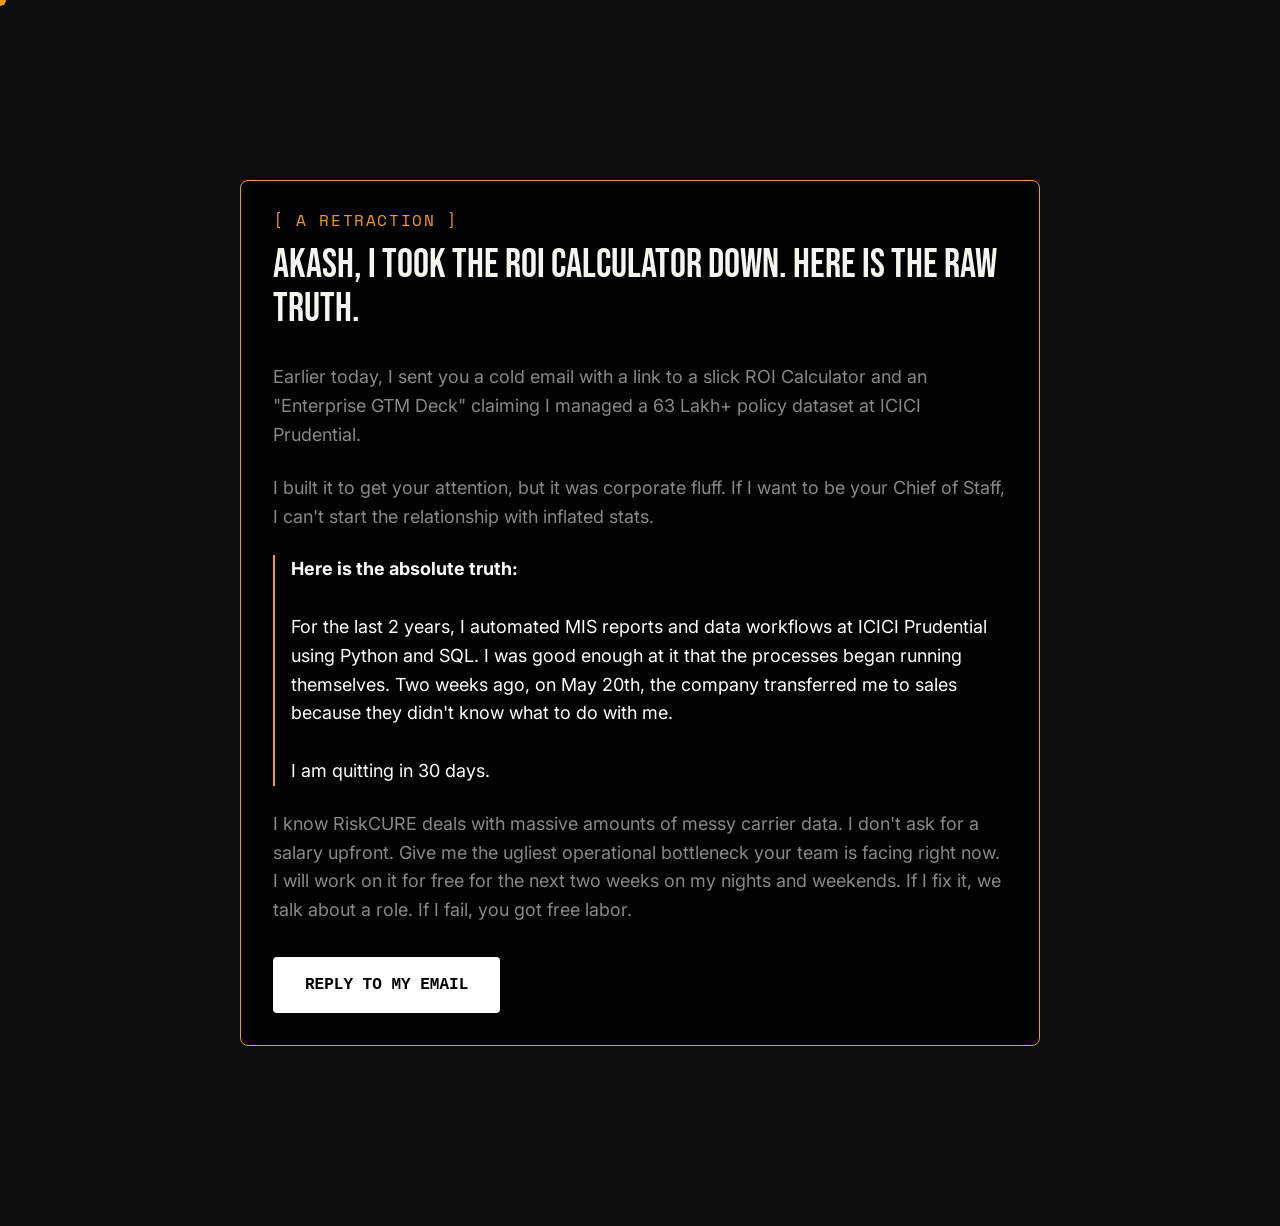
==== commit ebb6dd1d: "Scrub fabricated stats and deploy Mercenary Retraction page" ====
--- a/pibit.html
+++ b/pibit.html
@@ -3,242 +3,46 @@
 <head>
   <meta charset="UTF-8">
   <meta name="viewport" content="width=device-width, initial-scale=1.0">
-  <title>Pibit.ai | GTM Expansion Deck</title>
-  <meta name="description" content="Strategic GTM Teardown for Pibit.ai: Bypassing the Enterprise InfoSec trap via the MGA Wedge.">
+  <title>The Honest Truth | Ashutosh Bhandekar</title>
   <link rel="stylesheet" href="style.css">
   <style>
-    /* Deck-specific CSS */
-    .deck-container {
-      display: flex;
-      flex-direction: column;
-      gap: var(--space-xl);
-      padding: var(--space-xl) 0;
-    }
-    .slide {
-      background-color: #111;
-      border: 1px solid var(--border-color);
+    .retract-container {
+      max-width: 800px;
+      margin: 20vh auto;
+      padding: 2rem;
+      border: 1px solid var(--accent);
+      background-color: rgba(0,0,0,0.8);
       border-radius: 8px;
-      padding: var(--space-lg);
-      position: relative;
-      overflow: hidden;
-    }
-    .slide::before {
-      content: '';
-      position: absolute;
-      top: 0; left: 0; width: 4px; height: 100%;
-      background-color: var(--accent);
-    }
-    .slide-number {
-      font-family: var(--font-mono);
-      font-size: 0.85rem;
-      color: var(--accent);
-      margin-bottom: 1rem;
-      display: block;
-    }
-    .slide-title {
-      font-size: 2.5rem;
-      margin-bottom: var(--space-sm);
-      line-height: 1.1;
-    }
-    .slide-content {
-      display: grid;
-      grid-template-columns: 1fr 1fr;
-      gap: var(--space-md);
-      margin-top: var(--space-md);
-    }
-    .slide-point {
-      background: rgba(255,255,255,0.03);
-      padding: 1.5rem;
-      border-radius: 4px;
-    }
-    .slide-point h4 {
-      font-family: var(--font-mono);
-      font-size: 0.9rem;
-      margin-bottom: 0.5rem;
-      color: #fff;
-    }
-    @media (max-width: 768px) {
-      .slide-content { grid-template-columns: 1fr; }
     }
   </style>
 </head>
 <body>
   <div class="cursor"></div>
 
-  <nav class="nav">
-    <div class="container nav__inner">
-      <a href="index.html" class="nav__brand magnetic">AB.</a>
-      <div class="nav__links hide-mobile">
-        <a href="index.html#work" class="nav__link magnetic">Back to Work</a>
-      </div>
-    </div>
-  </nav>
+  <div class="container retract-container reveal">
+    <h1 class="mono" style="color: var(--accent); font-size: 1rem; letter-spacing: 0.1em; margin-bottom: 1rem;">[ A RETRACTION ]</h1>
+    <h2 style="font-size: 2.5rem; margin-bottom: 2rem; line-height: 1.1;">Akash, I took the ROI Calculator down. Here is the raw truth.</h2>
+    
+    <p class="body-normal" style="color: var(--text-secondary); margin-bottom: 1.5rem;">
+      Earlier today, I sent you a cold email with a link to a slick ROI Calculator and an "Enterprise GTM Deck" claiming I managed a 63 Lakh+ policy dataset at ICICI Prudential.
+    </p>
+    
+    <p class="body-normal" style="color: var(--text-secondary); margin-bottom: 1.5rem;">
+      I built it to get your attention, but it was corporate fluff. If I want to be your Chief of Staff, I can't start the relationship with inflated stats. 
+    </p>
 
-  <header class="hero" style="min-height: 60vh; padding-bottom: 0;">
-    <div class="container" style="display: flex; flex-direction: column; justify-content: center; padding-top: var(--space-xl);">
-      <div class="reveal" style="display: flex; align-items: center; gap: 1.5rem; margin-bottom: 1rem;">
-        <div style="width: 50px; height: 2px; background-color: var(--accent);"></div>
-        <p class="mono" style="text-transform: uppercase; letter-spacing: 0.15em; color: var(--text-secondary); font-size: 0.85rem;">Confidential Teardown</p>
-      </div>
-      <h1 class="hero__title reveal delay-1 parallax" data-speed="0.1" style="font-size: clamp(3rem, 8vw, 8rem); line-height: 0.85; margin-bottom: var(--space-md);">PIBIT.AI</h1>
-      <p class="body-large reveal delay-2 parallax" data-speed="0.05" style="max-width: 800px; color: var(--text-secondary);">GTM Expansion Deck: Bypassing the 18-month enterprise procurement death cycle via the MGA Wedge.</p>
-    </div>
-  </header>
+    <p class="body-normal" style="color: #fff; margin-bottom: 1.5rem; border-left: 2px solid var(--accent); padding-left: 1rem;">
+      <strong>Here is the absolute truth:</strong><br><br>
+      For the last 2 years, I automated MIS reports and data workflows at ICICI Prudential using Python and SQL. I was good enough at it that the processes began running themselves. Two weeks ago, on May 20th, the company transferred me to sales because they didn't know what to do with me.<br><br>
+      I am quitting in 30 days.
+    </p>
 
-  <section class="section">
-    <div class="container deck-container">
-      
-      <!-- Slide 1 -->
-      <div class="slide reveal">
-        <span class="slide-number">01 // THE BOTTLENECK</span>
-        <h2 class="slide-title">The Enterprise Gauntlet</h2>
-        <p class="body-normal" style="color: var(--text-secondary);">Direct sales to Tier-1 carriers (like ICICI Prudential) face a massive operational mismatch. You are selling agentic AI velocity into a 30-year-old mainframe architecture.</p>
-        <div class="slide-content">
-          <div class="slide-point">
-            <h4>The 18-Month Cycle</h4>
-            <p class="body-small">Procurement must pass Head of UW, Chief Risk Officer, InfoSec, and IT Infra. A single "data exfiltration" red flag in InfoSec pauses the deal for 6 months.</p>
-          </div>
-          <div class="slide-point">
-            <h4>The Legacy Trap</h4>
-            <p class="body-small">Underwriters live in AS400 or heavily customized Guidewire instances. They will reject any tool that introduces "dashboard fatigue" outside their core system.</p>
-          </div>
-        </div>
-      </div>
+    <p class="body-normal" style="color: var(--text-secondary); margin-bottom: 2rem;">
+      I know RiskCURE deals with massive amounts of messy carrier data. I don't ask for a salary upfront. Give me the ugliest operational bottleneck your team is facing right now. I will work on it for free for the next two weeks on my nights and weekends. If I fix it, we talk about a role. If I fail, you got free labor.
+    </p>
 
-      <!-- Slide 2 -->
-      <div class="slide reveal delay-1">
-        <span class="slide-number">02 // THE THESIS</span>
-        <h2 class="slide-title">Why AI Pilots Die</h2>
-        <p class="body-normal" style="color: var(--text-secondary);">Founders sell "99% extraction accuracy." Enterprise buyers don't care about accuracy; they care about Time-to-Quote (TTQ) and Implementation Friction.</p>
-        <div class="slide-content">
-          <div class="slide-point">
-            <h4>The Accuracy Illusion</h4>
-            <p class="body-small">Even at 99% accuracy, enterprise compliance mandates a human-in-the-loop review. The cost savings on extraction alone do not justify the integration nightmare.</p>
-          </div>
-          <div class="slide-point">
-            <h4>The Real Moat</h4>
-            <p class="body-small">The value isn't DocumentCURE (extraction); it's RiskCURE (decisioning). Shifting the pitch from "data entry replacement" to "loss ratio reduction" changes the buyer from IT to the CRO.</p>
-          </div>
-        </div>
-      </div>
-
-      <!-- Slide 3 -->
-      <div class="slide reveal delay-1">
-        <span class="slide-number">03 // THE STRATEGY</span>
-        <h2 class="slide-title">The MGA Wedge</h2>
-        <p class="body-normal" style="color: var(--text-secondary);">Stop doing direct enterprise carrier sales. Pivot GTM to target Managing General Agents (MGAs) and Aggregators to accelerate Gross Written Premium (GWP) processing.</p>
-        <div class="slide-content">
-          <div class="slide-point">
-            <h4>Speed to Market</h4>
-            <p class="body-small">MGAs lack Tier-1 InfoSec blockers. Sales cycles drop from 18 months to 3 months. MGAs operate on volume and margins, making TTQ a C-level priority.</p>
-          </div>
-          <div class="slide-point">
-            <h4>The Trojan Horse</h4>
-            <p class="body-small">Once Pibit.ai owns the MGA layer, carriers (who rely on MGAs for distribution) are forced to ingest RiskCURE data natively, bypassing carrier procurement entirely.</p>
-          </div>
-        </div>
-      </div>
-
-      <!-- Slide 4 -->
-      <div class="slide reveal delay-1">
-        <span class="slide-number">04 // EXECUTION</span>
-        <h2 class="slide-title">Implementation Playbook</h2>
-        <p class="body-normal" style="color: var(--text-secondary);">How to deploy RiskCURE without triggering a core system replacement.</p>
-        <div class="slide-content">
-          <div class="slide-point">
-            <h4>Pre-Quote Triage API</h4>
-            <p class="body-small">Do not attempt deep Guidewire integration on day 1. Deploy via a lightweight API that scores submissions *before* they enter the core system, routing only clean risks to the human underwriter.</p>
-          </div>
-          <div class="slide-point">
-            <h4>On-Premise Guarantees</h4>
-            <p class="body-small">Package the LLM architecture in a SOC2 Type II compliant VPC that guarantees zero training on carrier data. This kills the InfoSec objection on call #1.</p>
-          </div>
-        </div>
-      </div>
-
-    </div>
-  </section>
-
-  <!-- ROI Calculator Section -->
-  <section class="section" style="background-color: rgba(0,0,0,0.5); border-top: 1px solid var(--border-color);">
-    <div class="container">
-      <div class="section-header reveal">
-        <span class="mono section-number">[ THE WEAPON ]</span>
-        <h2 class="section-title" style="font-size: 3rem;">ENTERPRISE ROI CALCULATOR</h2>
-        <p class="body-normal" style="color: var(--text-secondary); max-width: 600px; margin-top: 1rem;">A dynamic sales tool for Pibit.ai Account Executives to prove the P&L impact of RiskCURE to a CFO in real-time.</p>
-      </div>
-
-      <div class="grid-2" style="gap: var(--space-xl);">
-        
-        <!-- Calculator Inputs -->
-        <div class="reveal">
-          <div style="background: rgba(255,255,255,0.02); padding: 2rem; border: 1px solid var(--border-color); border-radius: 8px;">
-            <h4 class="mono" style="margin-bottom: 1.5rem; color: var(--accent);">01 // INPUT PARAMETERS</h4>
-            
-            <div style="margin-bottom: 1.5rem;">
-              <label for="submissions" style="display: block; font-family: var(--font-mono); font-size: 0.8rem; margin-bottom: 0.5rem;">Annual Submissions</label>
-              <input type="number" id="submissions" value="50000" style="width: 100%; background: transparent; border: 1px solid var(--border-color); color: #fff; padding: 0.75rem; font-family: var(--font-mono); font-size: 1rem;">
-            </div>
-
-            <div style="margin-bottom: 1.5rem;">
-              <label for="salary" style="display: block; font-family: var(--font-mono); font-size: 0.8rem; margin-bottom: 0.5rem;">Avg Underwriter Salary ($)</label>
-              <input type="number" id="salary" value="95000" style="width: 100%; background: transparent; border: 1px solid var(--border-color); color: #fff; padding: 0.75rem; font-family: var(--font-mono); font-size: 1rem;">
-            </div>
-
-            <div style="margin-bottom: 1.5rem;">
-              <label for="time" style="display: block; font-family: var(--font-mono); font-size: 0.8rem; margin-bottom: 0.5rem;">Manual Processing Time per Submission (Hours)</label>
-              <input type="number" id="time" value="2.5" step="0.1" style="width: 100%; background: transparent; border: 1px solid var(--border-color); color: #fff; padding: 0.75rem; font-family: var(--font-mono); font-size: 1rem;">
-            </div>
-
-            <div style="margin-bottom: 1.5rem;">
-              <label for="automation" style="display: block; font-family: var(--font-mono); font-size: 0.8rem; margin-bottom: 0.5rem;">Pibit Automation Gain (%)</label>
-              <input type="range" id="automation" min="10" max="90" value="70" style="width: 100%; margin-top: 0.5rem;">
-              <span id="automation-val" class="mono" style="display: block; text-align: right; margin-top: 0.25rem; font-size: 0.8rem; color: var(--accent);">70% Time Saved</span>
-            </div>
-          </div>
-        </div>
-
-        <!-- Calculator Outputs -->
-        <div class="reveal delay-1">
-          <div style="background: rgba(0,0,0,0.8); padding: 2rem; border: 1px solid var(--accent); border-radius: 8px; height: 100%; display: flex; flex-direction: column; justify-content: center;">
-            <h4 class="mono" style="margin-bottom: 2rem; color: var(--accent);">02 // P&L IMPACT</h4>
-            
-            <div style="margin-bottom: 2rem;">
-              <p class="mono" style="font-size: 0.8rem; color: var(--text-secondary); margin-bottom: 0.5rem;">Direct Operational Savings</p>
-              <h2 id="out-savings" style="font-size: 3rem; margin: 0; color: #fff;">$0</h2>
-              <p class="body-small" style="color: var(--accent); margin-top: 0.5rem;">Reduced manual labor costs.</p>
-            </div>
-
-            <div style="margin-bottom: 2rem;">
-              <p class="mono" style="font-size: 0.8rem; color: var(--text-secondary); margin-bottom: 0.5rem;">Underwriting Hours Reclaimed</p>
-              <h2 id="out-hours" style="font-size: 2.5rem; margin: 0; color: #fff;">0</h2>
-              <p class="body-small" style="color: var(--accent); margin-top: 0.5rem;">Hours freed for complex risk analysis & broker relations.</p>
-            </div>
-
-            <div>
-              <p class="mono" style="font-size: 0.8rem; color: var(--text-secondary); margin-bottom: 0.5rem;">TTQ Acceleration</p>
-              <h2 id="out-ttq" style="font-size: 2.5rem; margin: 0; color: #fff;">0%</h2>
-              <p class="body-small" style="color: var(--accent); margin-top: 0.5rem;">Increase in quote velocity leading to higher bind rates.</p>
-            </div>
-          </div>
-        </div>
-
-      </div>
-    </div>
-  </section>
-
-  <footer class="footer">
-    <div class="container">
-      <div class="reveal">
-        <h2 class="footer-huge" style="font-size: clamp(2rem, 6vw, 6rem);">OPERATIONAL RIGOR.</h2>
-      </div>
-      <div class="footer-links reveal delay-1">
-        <div>
-          <a href="mailto:ashutosh.bhandekar.pro@gmail.com" class="footer-link magnetic">Email Me</a>
-        </div>
-      </div>
-    </div>
-  </footer>
+    <a href="mailto:ashutosh.bhandekar.pro@gmail.com" class="magnetic" style="display: inline-block; padding: 1rem 2rem; background: #fff; color: #000; text-decoration: none; font-family: var(--font-mono); font-weight: bold; border-radius: 4px;">REPLY TO MY EMAIL</a>
+  </div>
 
   <script src="script.js"></script>
 </body>
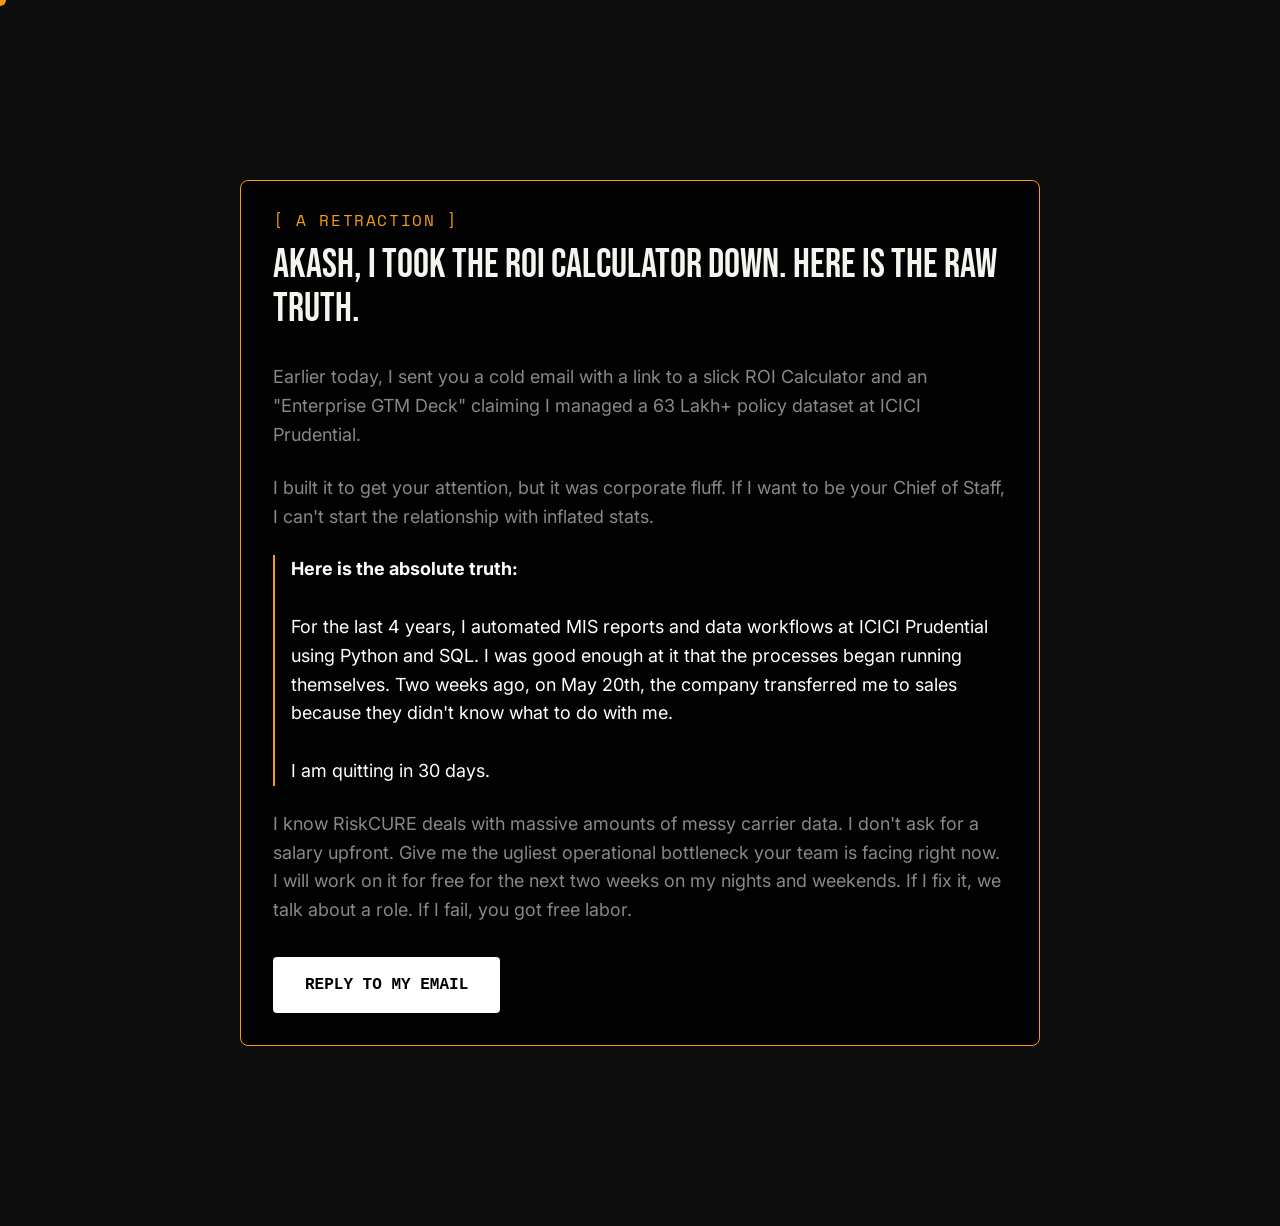
==== commit 7ca44f69: "Update tenure to 4 years and add Ghost Underwriter repo" ====
--- a/pibit.html
+++ b/pibit.html
@@ -33,7 +33,7 @@
 
     <p class="body-normal" style="color: #fff; margin-bottom: 1.5rem; border-left: 2px solid var(--accent); padding-left: 1rem;">
       <strong>Here is the absolute truth:</strong><br><br>
-      For the last 2 years, I automated MIS reports and data workflows at ICICI Prudential using Python and SQL. I was good enough at it that the processes began running themselves. Two weeks ago, on May 20th, the company transferred me to sales because they didn't know what to do with me.<br><br>
+      For the last 4 years, I automated MIS reports and data workflows at ICICI Prudential using Python and SQL. I was good enough at it that the processes began running themselves. Two weeks ago, on May 20th, the company transferred me to sales because they didn't know what to do with me.<br><br>
       I am quitting in 30 days.
     </p>
 
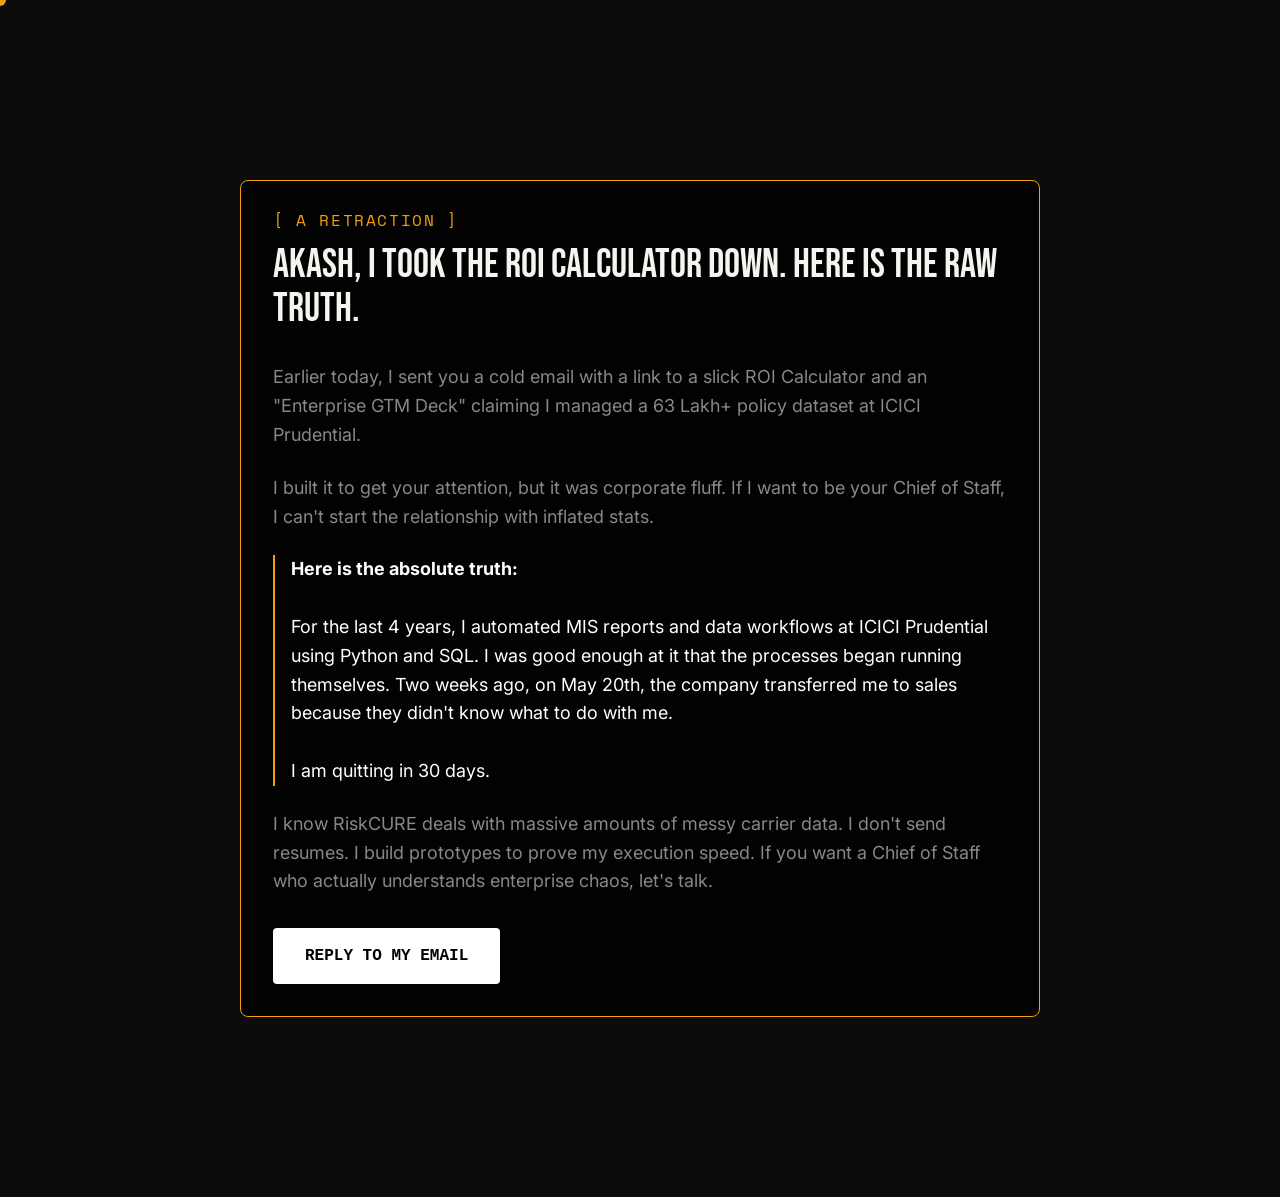
==== commit fd19cb44: "Purge free labor language. Dominant A-Player CTA." ====
--- a/pibit.html
+++ b/pibit.html
@@ -38,7 +38,7 @@
     </p>
 
     <p class="body-normal" style="color: var(--text-secondary); margin-bottom: 2rem;">
-      I know RiskCURE deals with massive amounts of messy carrier data. I don't ask for a salary upfront. Give me the ugliest operational bottleneck your team is facing right now. I will work on it for free for the next two weeks on my nights and weekends. If I fix it, we talk about a role. If I fail, you got free labor.
+      I know RiskCURE deals with massive amounts of messy carrier data. I don't send resumes. I build prototypes to prove my execution speed. If you want a Chief of Staff who actually understands enterprise chaos, let's talk.
     </p>
 
     <a href="mailto:ashutosh.bhandekar.pro@gmail.com" class="magnetic" style="display: inline-block; padding: 1rem 2rem; background: #fff; color: #000; text-decoration: none; font-family: var(--font-mono); font-weight: bold; border-radius: 4px;">REPLY TO MY EMAIL</a>
